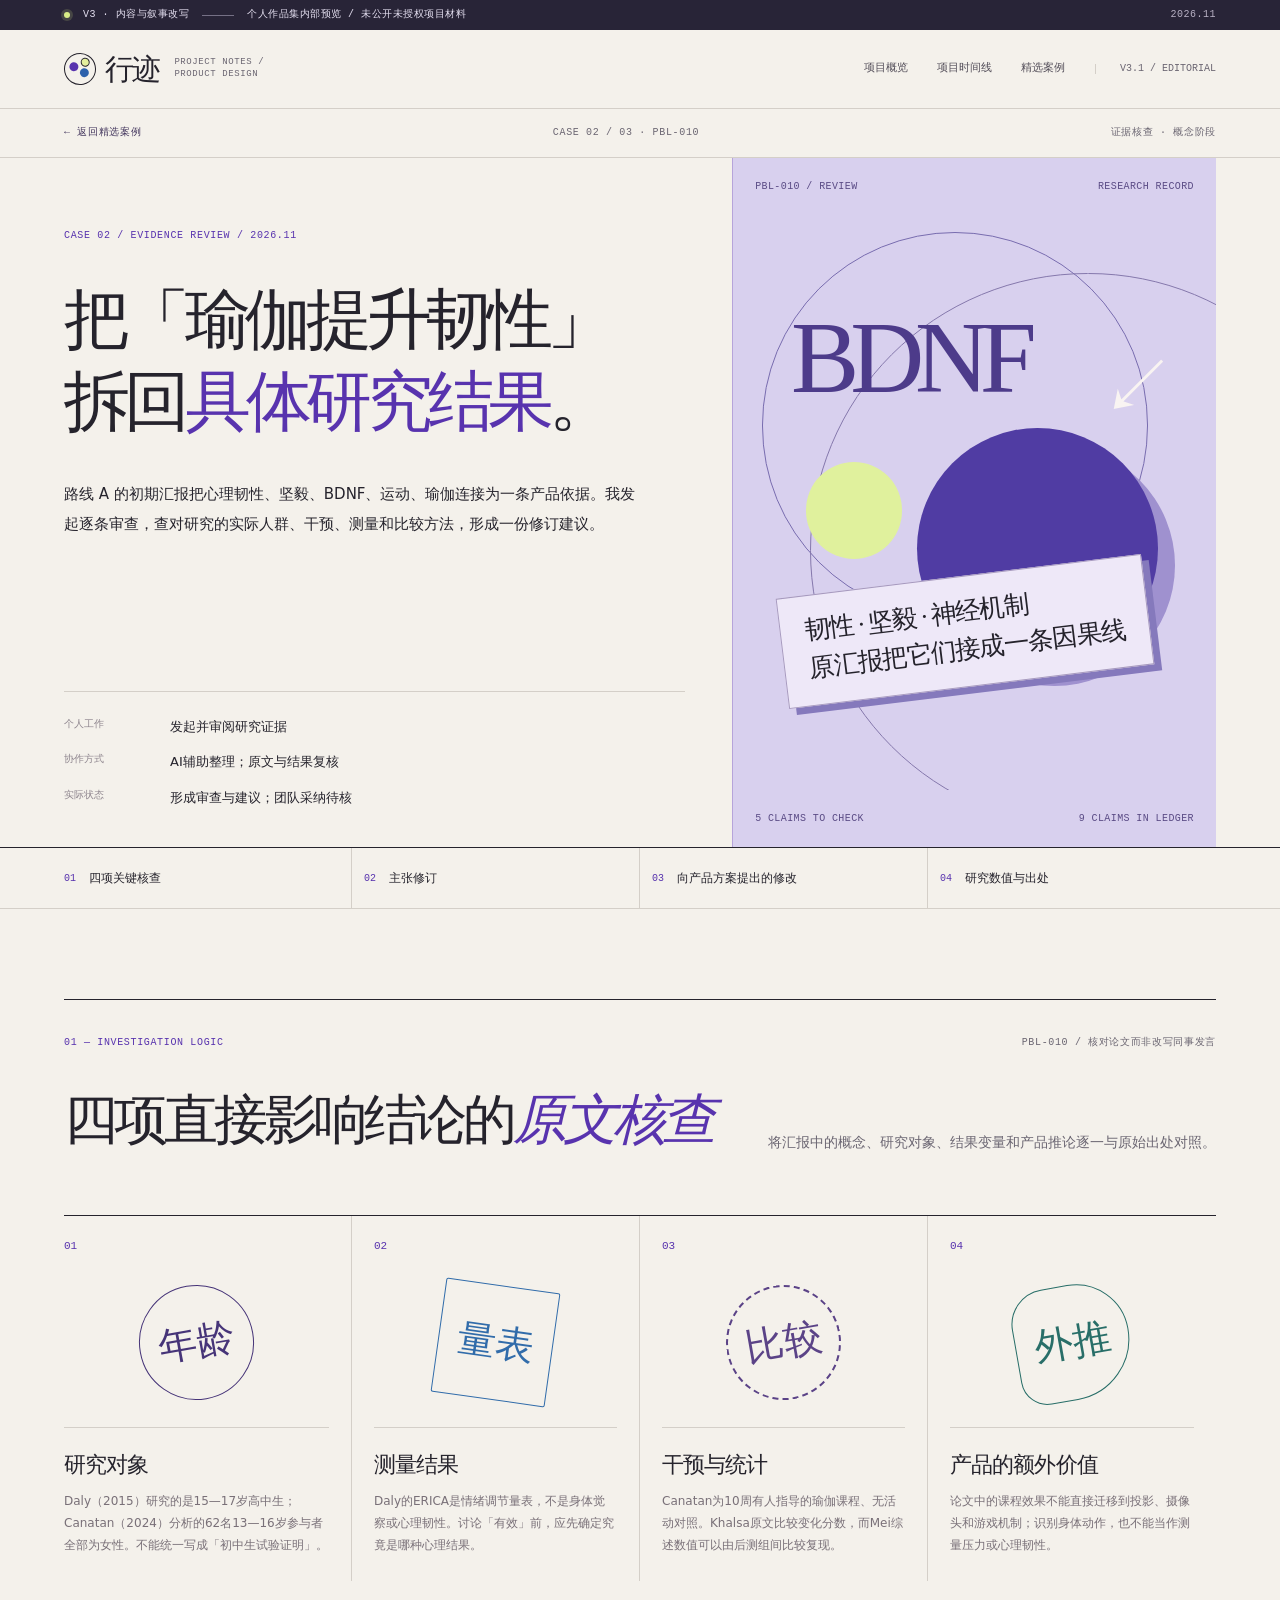
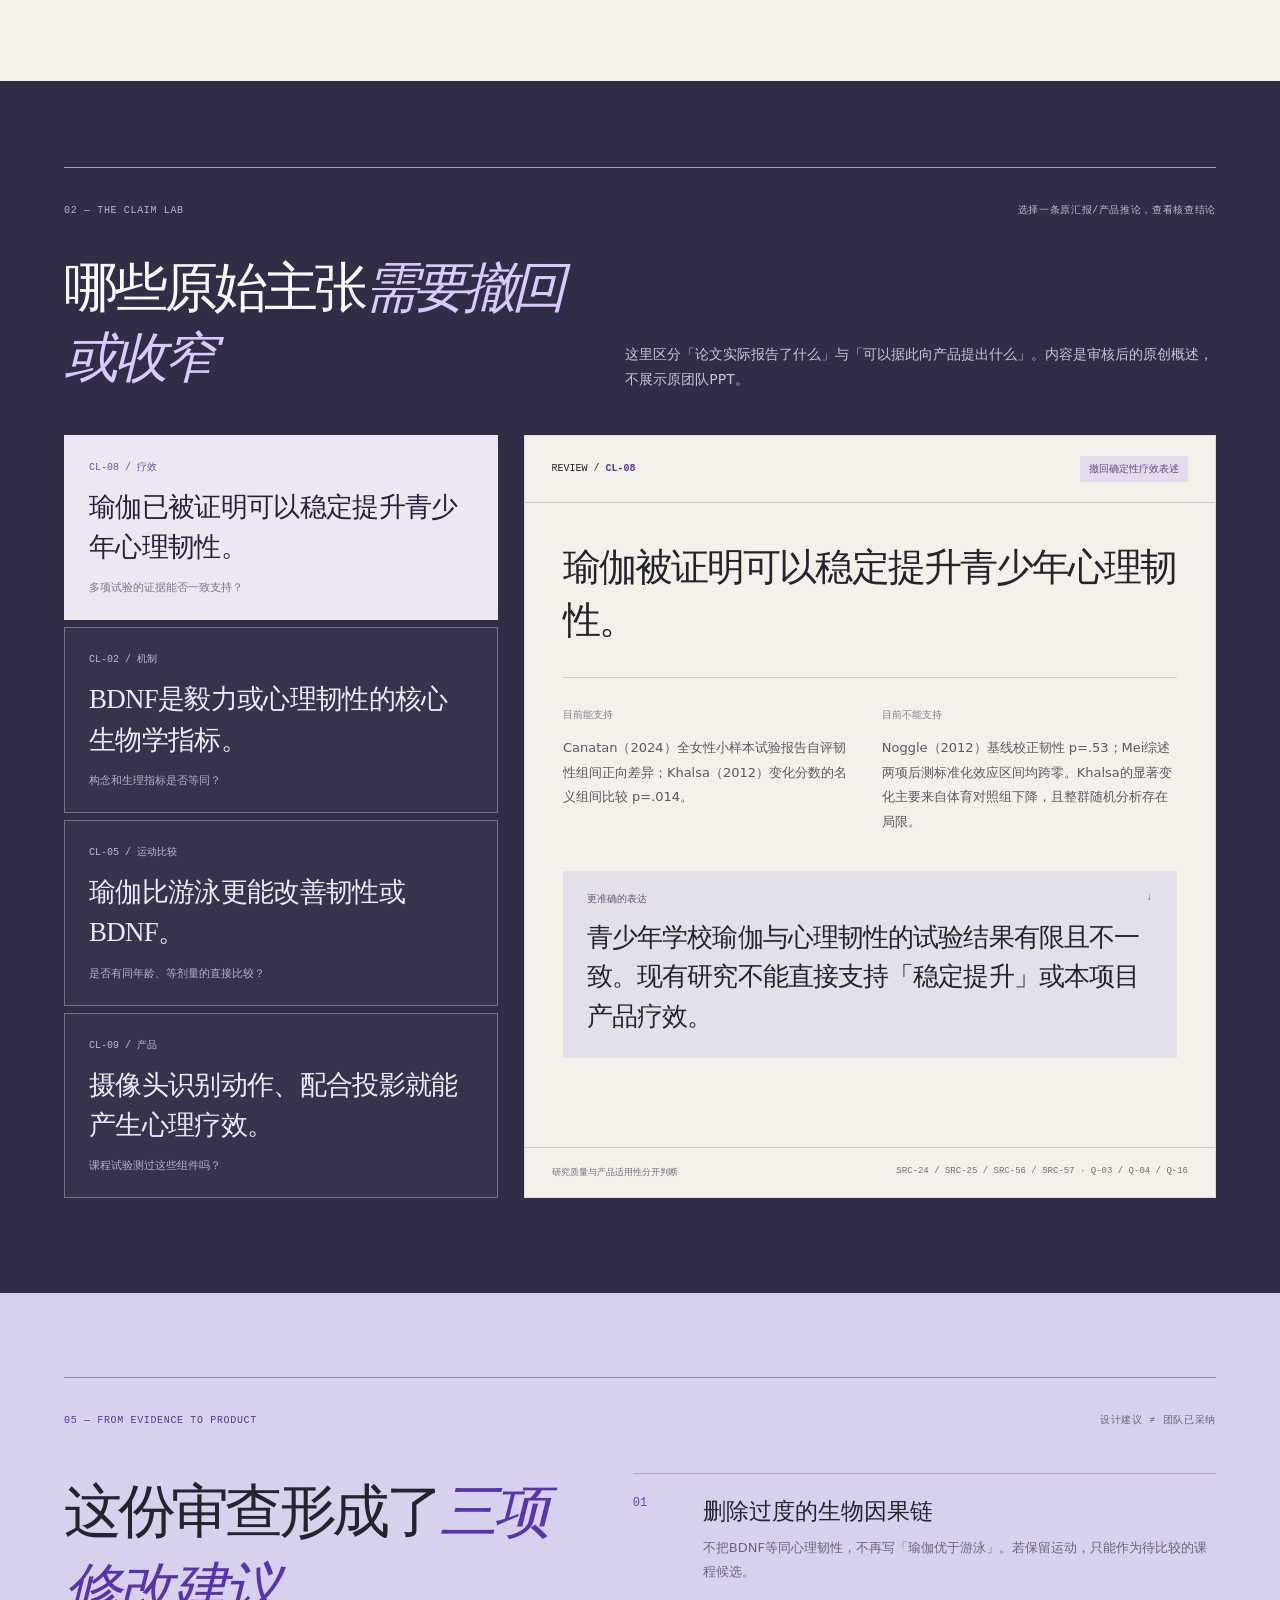
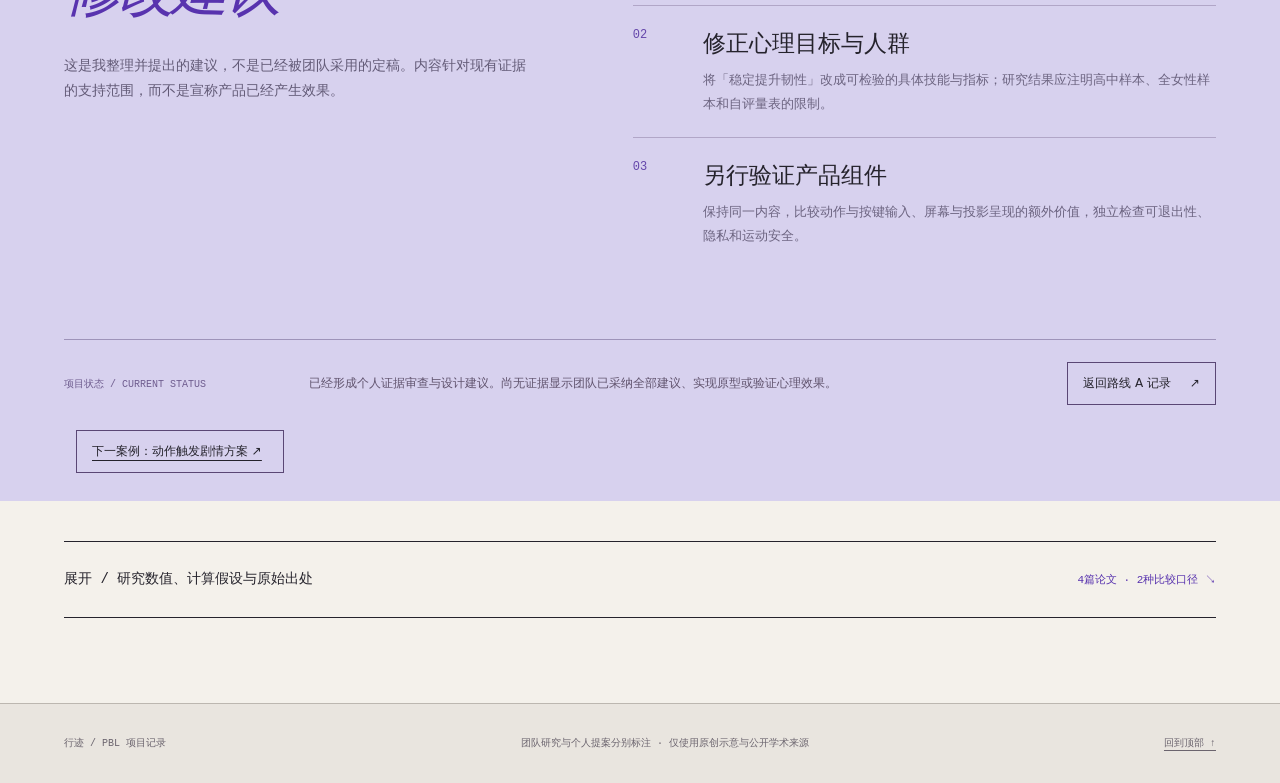
==== case-evidence.html @ a69f5f3d "Publish the standalone website and its tab icon" ====
<!DOCTYPE html>

<html lang="zh-CN"><head><meta charset="utf-8"/><meta content="width=device-width,initial-scale=1" name="viewport"/><meta content="#f4f1eb" name="theme-color"/><meta content="行迹｜证据核查案例：从一条科学论断到可以被验证的产品判断。" name="description"/><title>行迹案例 02 瑜伽证据链核查</title><link href="v3.css" rel="stylesheet"/><script defer="" src="v3.js"></script><link rel="icon" type="image/svg+xml" href="./favicon.svg">
</head>
<body data-page="evidence"><a class="skip" href="#main">跳至正文</a>
<div class="announcement"><span class="flashing-dot"></span> V3 · 内容与叙事改写 <span class="announcement-rule"></span> 个人作品集内部预览 / 未公开未授权项目材料 <span class="announcement-right">2026.11</span></div>
<header class="nav-shell" id="top"><a class="brand" href="atlas.html"><span class="brand-icon"><i></i><i></i><i></i></span><span class="brand-cn">行迹</span><span class="brand-en">PROJECT NOTES / PRODUCT DESIGN</span></a><nav aria-label="主导航" class="top-nav"><a href="atlas.html">项目概览</a><a href="atlas.html#routes">项目时间线</a><a href="atlas.html#cases">精选案例</a></nav><span class="top-edition">V3.1 / EDITORIAL</span></header>
<main class="case-page" id="main"><div class="case-top frame"><a class="back-link" href="atlas.html#cases">← 返回精选案例</a><span>CASE 02 / 03 · PBL-010</span><span>证据核查 · 概念阶段</span></div>
<section class="case-hero frame"><div class="case-hero-content"><p class="eyebrow">CASE 02 / EVIDENCE REVIEW / 2026.11</p><h1>把「瑜伽提升韧性」<br/>拆回<span class="italic-serif"><em>具体研究结果</em></span>。</h1><p class="case-hero-lead">路线 A 的初期汇报把心理韧性、坚毅、BDNF、运动、瑜伽连接为一条产品依据。我发起逐条审查，查对研究的实际人群、干预、测量和比较方法，形成一份修订建议。</p><div class="hero-roles"><div><span>个人工作</span><strong>发起并审阅研究证据</strong></div><div><span>协作方式</span><strong>AI辅助整理；原文与结果复核</strong></div><div><span>实际状态</span><strong>形成审查与建议；团队采纳待核</strong></div></div></div><div aria-hidden="true" class="case-art"><div class="case-art-top">PBL-010 / REVIEW <span>RESEARCH RECORD</span></div><div class="case-art-frame"><span class="art-headline">BDNF</span><div class="art-circles"><span class="big-circle"></span><span class="small-circle"></span></div><div class="art-tilted">韧性 · 坚毅 · 神经机制<br/>原汇报把它们接成一条因果线</div><span class="art-arrow">↙</span></div><div class="case-art-bottom">5 CLAIMS TO CHECK <span>9 CLAIMS IN LEDGER</span></div></div></section>
<div class="case-fast-nav frame"><a href="#reasoning"><span>01</span> 四项关键核查</a><a href="#claim-lab"><span>02</span> 主张修订</a><a href="#decision"><span>03</span> 向产品方案提出的修改</a><a href="#effect"><span>04</span> 研究数值与出处</a></div>
<section aria-labelledby="reasoning-title" class="reasoning frame" id="reasoning"><div class="section-topline"><span class="eyebrow">01 — INVESTIGATION LOGIC</span><span class="section-topline-flag">PBL-010 / 核对论文而非改写同事发言</span></div><div class="section-heading"><h2 id="reasoning-title">四项直接影响结论的<span class="italic-serif">原文核查</span></h2><p>将汇报中的概念、研究对象、结果变量和产品推论逐一与原始出处对照。</p></div><div class="reason-steps">
<div class="reason-step"><span class="step-index">01</span><div class="step-visual"><span>年龄</span></div><h3>研究对象</h3><p>Daly（2015）研究的是15—17岁高中生；Canatan（2024）分析的62名13—16岁参与者全部为女性。不能统一写成「初中生试验证明」。</p></div>
<div class="reason-step"><span class="step-index">02</span><div class="step-visual"><span>量表</span></div><h3>测量结果</h3><p>Daly的ERICA是情绪调节量表，不是身体觉察或心理韧性。讨论「有效」前，应先确定究竟是哪种心理结果。</p></div>
<div class="reason-step"><span class="step-index">03</span><div class="step-visual"><span>比较</span></div><h3>干预与统计</h3><p>Canatan为10周有人指导的瑜伽课程、无活动对照。Khalsa原文比较变化分数，而Mei综述数值可以由后测组间比较复现。</p></div>
<div class="reason-step"><span class="step-index">04</span><div class="step-visual"><span>外推</span></div><h3>产品的额外价值</h3><p>论文中的课程效果不能直接迁移到投影、摄像头和游戏机制；识别身体动作，也不能当作测量压力或心理韧性。</p></div>
</div></section>
<section aria-labelledby="claim-title" class="claim-lab" id="claim-lab"><div class="frame"><div class="section-topline"><span class="eyebrow">02 — THE CLAIM LAB</span><span class="section-topline-flag">选择一条原汇报/产品推论，查看核查结论</span></div><div class="section-heading"><h2 id="claim-title">哪些原始主张<span class="italic-serif">需要撤回或收窄</span></h2><p>这里区分「论文实际报告了什么」与「可以据此向产品提出什么」。内容是审核后的原创概述，不展示原团队PPT。</p></div>
<div class="claim-layout"><div aria-label="选择待核查的主张" class="claim-menu" role="group"><button aria-pressed="true" class="claim-option" data-claim="resilience" type="button"><span class="claim-num">CL-08 / 疗效</span><strong>瑜伽已被证明可以稳定提升青少年心理韧性。</strong><small>多项试验的证据能否一致支持？</small></button>
<button aria-pressed="false" class="claim-option" data-claim="bdnf" type="button"><span class="claim-num">CL-02 / 机制</span><strong>BDNF是毅力或心理韧性的核心生物学指标。</strong><small>构念和生理指标是否等同？</small></button>
<button aria-pressed="false" class="claim-option" data-claim="swimming" type="button"><span class="claim-num">CL-05 / 运动比较</span><strong>瑜伽比游泳更能改善韧性或BDNF。</strong><small>是否有同年龄、等剂量的直接比较？</small></button>
<button aria-pressed="false" class="claim-option" data-claim="device" type="button"><span class="claim-num">CL-09 / 产品</span><strong>摄像头识别动作、配合投影就能产生心理疗效。</strong><small>课程试验测过这些组件吗？</small></button></div>
<div aria-live="polite" class="claim-view"><div class="claim-view-top"><span>REVIEW / <b id="claim-code">CL-08</b></span><span class="verdict-chip" id="claim-status">证据不足以支持确定性主张</span></div><div class="claim-view-content"><div class="claim-quote" id="claim-quote">“稳定提升”是一个需要更严格证据支持的表述。</div><div class="claim-evidence-pair"><div><span class="cell-label">目前能支持</span><p id="claim-support">个别青少年瑜伽研究报告自评韧性或应对指标的正向结果。</p></div><div><span class="cell-label">目前不能支持</span><p id="claim-limit">研究样本与比较条件不同，结果并不一致；不能保证短时居家产品产生同样效果。</p></div></div><div class="claim-translation"><span>更准确的表达 <b>↓</b></span><p id="claim-rewrite">“目前青少年瑜伽对心理韧性的研究证据有限且不一致，值得进一步验证，而不是直接作产品疗效承诺。”</p></div></div><div class="claim-view-foot"><span>研究质量与产品适用性分开判断</span><span id="claim-source">参照：Canatan / Khalsa / Noggle / Mei</span></div></div></div></div></section><section aria-labelledby="decision-title" class="decision-section" id="decision"><div class="frame"><div class="section-topline"><span class="eyebrow">05 — FROM EVIDENCE TO PRODUCT</span><span class="section-topline-flag">设计建议 ≠ 团队已采纳</span></div><div class="decision-grid"><div><h2 id="decision-title">这份审查形成了<span class="italic-serif">三项修改建议</span></h2><p>这是我整理并提出的建议，不是已经被团队采用的定稿。内容针对现有证据的支持范围，而不是宣称产品已经产生效果。</p></div><div class="decision-list"><div><span class="decision-index">01</span><div><h3>删除过度的生物因果链</h3><p>不把BDNF等同心理韧性，不再写「瑜伽优于游泳」。若保留运动，只能作为待比较的课程候选。</p></div></div><div><span class="decision-index">02</span><div><h3>修正心理目标与人群</h3><p>将「稳定提升韧性」改成可检验的具体技能与指标；研究结果应注明高中样本、全女性样本和自评量表的限制。</p></div></div><div><span class="decision-index">03</span><div><h3>另行验证产品组件</h3><p>保持同一内容，比较动作与按键输入、屏幕与投影呈现的额外价值，独立检查可退出性、隐私和运动安全。</p></div></div></div></div><div class="decision-status"><span>项目状态 / CURRENT STATUS</span><p>已经形成个人证据审查与设计建议。尚无证据显示团队已采纳全部建议、实现原型或验证心理效果。</p><a href="atlas.html?route=A#project-records">返回路线 A 记录 <span>↗</span></a><a class="next-case-link" href="case-interaction.html">下一案例：动作触发剧情方案 ↗</a></div></div></section><section aria-label="研究统计及出处" class="evidence-appendix frame"><details class="appendix-toggle"><summary><span>展开 / 研究数值、计算假设与原始出处</span><span>4篇论文 · 2种比较口径 ↘</span></summary><div class="appendix-content"><section aria-labelledby="effect-title" class="effect-section frame" id="effect"><div class="section-topline"><span class="eyebrow">03 — DATA, NOT DECORATION</span><span class="section-topline-flag">学术核查附录 / 不承担主叙事</span></div><div class="section-heading"><h2 id="effect-title">原始试验与综述采用<span class="italic-serif">不同统计比较</span></h2><p>Mei表5的两项标准化后测差异可以复现；Khalsa的原始显著性来自前后变化差，Noggle报告了基线校正结果。这里保留数值以便追溯，不把它们直接合并为产品效果。</p></div><div class="effect-board"><div class="effect-rail"><div class="effect-rail-head"><span>分析视角 / SELECT VIEW</span><span>FIG. 02</span></div><div aria-label="选择统计比较视角" class="mode-tabs" role="group"><button aria-pressed="true" data-mode="post" type="button">综述后测比较 <span>01</span></button><button aria-pressed="false" data-mode="change" type="button">原始试验分析 <span>02</span></button></div><div class="effect-note" id="effect-note">以瑜伽组减普通体育课组的后测均值差，除以合并后测标准差；95%置信区间使用把学生视为独立观测的近似公式，未计班级聚类。</div><div class="effect-rule"><b>阅读提醒</b><p>置信区间跨过零，表示这项估计在相应统计假设下未达到常用显著性标准；不代表已证明干预没有效果。</p></div></div>
<div class="effect-plot"><div class="plot-top"><span>STANDARDIZED DIFFERENCE (d)</span><span id="plot-caption">后测组间标准化均值差 · 近似95%CI</span></div><svg aria-label="Khalsa与Noggle的研究效应估计及置信区间" id="effect-chart" role="img" viewbox="0 0 620 312"></svg><div aria-live="polite" class="mobile-stats" id="mobile-stats"></div><div class="plot-footer"><span>向左：对照组分数较高</span><span>向右：瑜伽组分数较高</span></div><div class="plot-warning"><span>!</span><p>这两项研究都以班级随机、以学生分析，未见充分的班级聚类校正。现有汇总数据不能还原正确考虑整群结构后的区间。</p></div></div></div>
<div class="evidence-mini"><div class="evidence-mini-label">HOW TO READ THIS</div><p><strong>Khalsa：</strong>原论文的变化分数组间比较名义 <i>p</i> = .014；瑜伽组自身前后增加未达显著，差异主要来自对照组下降。<strong>Noggle：</strong>韧性次要指标的基线校正比较 <i>p</i> = .53。两种检验都不能直接等同综述表5的后测标准化差异。</p></div></section><section aria-labelledby="reference-title" class="references frame"><div class="section-topline"><span class="eyebrow">04 — SOURCE LEDGER</span><span class="section-topline-flag">公共学术来源 / 原创摘要</span></div><div class="section-heading"><h2 id="reference-title">四篇直接影响<span class="italic-serif">结论的研究</span></h2><p>原始论文与系统综述分开计算。以下链接论文书目与摘要，未复用论文原始表格。</p></div><div class="source-list"><a href="https://doi.org/10.1097/HNP.0000000000000654" rel="noopener noreferrer" target="_blank"><span>01</span><div><strong>Canatan &amp; Öksüz (2024)</strong><small>13–16岁女性样本，65人随机，62人纳入分析。与无干预对照相比，10周瑜伽课程组的自评韧性评分较高。3名退出者均来自瑜伽组，登记时间与论文报告的实施时间存在差异。</small></div><b>DOI ↗</b></a><a href="https://pubmed.ncbi.nlm.nih.gov/21647811/" rel="noopener noreferrer" target="_blank"><span>02</span><div><strong>Khalsa et al. (2012)</strong><small>班级随机学校瑜伽试验；变化分数名义显著，分析单位和缺失数据影响解释。</small></div><b>书目 ↗</b></a><a href="https://pubmed.ncbi.nlm.nih.gov/22343481/" rel="noopener noreferrer" target="_blank"><span>03</span><div><strong>Noggle et al. (2012)</strong><small>Kripalu（克里帕鲁）学校瑜伽试验；韧性基线校正未见显著差异，小样本且仅三个班。</small></div><b>书目 ↗</b></a><a href="https://doi.org/10.1016/j.genhosppsych.2024.08.014" rel="noopener noreferrer" target="_blank"><span>04</span><div><strong>Mei et al. (2024)</strong><small>综述表5的两项估计可用后测数据复现，近似区间均跨零。复算未计班级聚类，综述作者的具体计算流程和聚类处理尚待确认。</small></div><b>DOI ↗</b></a></div></section></div></details></section>
</main><footer class="site-footer"><span>行迹 / PBL 项目记录</span><span>团队研究与个人提案分别标注 · 仅使用原创示意与公开学术来源</span><a href="#top">回到顶部 ↑</a></footer></body></html>
---- v3.css ----
/* 行迹 V2 · standalone original styling, no packaged font files */
:root{--paper:#f4f1eb;--white:#fbfaf6;--ink:#25232c;--muted:#6b6672;--line:#d4cfc8;--blue:#2c61ab;--blue-pale:#c1d8ed;--violet:#5833ae;--violet-light:#dbd3ee;--lime:#e4ef9d;--display:"Songti SC","STSong","Noto Serif CJK SC","Source Han Serif SC",Georgia,serif;--body:"PingFang SC","Microsoft YaHei","Noto Sans CJK SC",system-ui,sans-serif;--mono:"IBM Plex Mono","SFMono-Regular",Consolas,monospace;--frame:clamp(20px,5vw,84px)}
*,*:before,*:after{box-sizing:border-box}html{scroll-behavior:smooth}body{margin:0;background:var(--paper);color:var(--ink);font:15px/1.8 var(--body);-webkit-font-smoothing:antialiased}a{color:inherit;text-decoration:none}button{font:inherit;color:inherit;cursor:pointer}button,input{appearance:none}button:focus-visible,a:focus-visible{outline:2px solid var(--blue);outline-offset:5px}img,svg{max-width:100%}h1,h2,h3,p,figure{margin:0}h1,h2,h3{font-weight:500}::selection{background:#d8cbee;color:#29213a}.skip{position:absolute;z-index:100;left:12px;top:10px;padding:9px 14px;background:var(--lime);transform:translateY(-200%)}.skip:focus{transform:none}.frame{padding-left:var(--frame);padding-right:var(--frame)}.announcement{height:30px;padding:0 var(--frame);background:#282437;color:#e5e0f1;display:flex;gap:13px;align-items:center;font:10px/1 var(--mono);letter-spacing:.05em}.flashing-dot{background:#d9ee87;height:6px;width:6px;border-radius:50%;box-shadow:0 0 0 3px #d9ee872b}.announcement-rule{height:1px;background:#757085;width:32px}.announcement-right{margin-left:auto;color:#b8b1c4}.nav-shell{height:79px;display:flex;align-items:center;border-bottom:1px solid var(--line);padding:0 var(--frame);gap:30px;background:var(--paper);position:relative;z-index:12}.brand{display:flex;align-items:center;gap:9px;min-width:0}.brand-icon{width:32px;height:32px;position:relative;border:1px solid var(--ink);transform:rotate(-12deg);border-radius:50%;flex:none}.brand-icon i{position:absolute;display:block;width:9px;height:9px;background:var(--ink);border-radius:50%}.brand-icon i:first-child{top:7px;left:5px;background:var(--violet)}.brand-icon i:nth-child(2){top:15px;left:14px;background:var(--blue)}.brand-icon i:last-child{top:5px;right:4px;background:var(--lime);border:1px solid var(--ink)}.brand-cn{font:500 29px/1 var(--display);letter-spacing:-.08em;white-space:nowrap}.brand-en{font:9px/1.3 var(--mono);max-width:95px;color:var(--muted);letter-spacing:.065em;margin-left:7px}.top-nav{margin-left:auto;display:flex;height:100%;align-items:stretch;gap:29px;white-space:nowrap}.top-nav a{display:flex;align-items:center;font:11px/1.2 var(--mono);border-bottom:2px solid transparent;color:#534e59;padding-top:2px}.top-nav a:hover{color:var(--violet)}.top-nav a.nav-on{color:var(--ink);border-bottom-color:var(--violet)}.top-edition{font:10px/1 var(--mono);color:var(--muted);border-left:1px solid var(--line);padding-left:24px;white-space:nowrap}.eyebrow,.section-topline,.tiny-coordinate,.meta-label,.map-controls,.case-no,.case-top,.section-topline-flag{font:10px/1.6 var(--mono);letter-spacing:.065em}.eyebrow{color:var(--violet);display:flex;align-items:center;gap:11px}.eyebrow-square{width:7px;height:7px;background:var(--violet);display:inline-block}.thin-separator{color:#a6a0ad}.hero{display:grid;grid-template-columns:minmax(0,1.44fr) minmax(290px,.62fr);grid-template-rows:auto auto;min-height:645px;border-bottom:1px solid var(--ink)}.hero-main{padding:71px 58px 58px 0}.hero h1{font:500 clamp(50px,5.85vw,103px)/1.19 var(--display);letter-spacing:-.095em;max-width:890px;margin:32px 0}.hero h1 em,.case-hero h1 em{font-weight:500;font-style:normal;color:var(--violet)}.hero-desc{font-size:clamp(14px,1.23vw,18px);line-height:1.95;max-width:600px}.inline-action{display:flex;align-items:center;gap:12px;border-top:1px solid #49414e;margin-top:57px;padding-top:15px;max-width:460px;font-size:13px}.inline-action:hover .action-symbol{transform:translate(3px,-3px);background:var(--violet);color:#fff}.action-symbol{border:1px solid var(--ink);width:36px;height:36px;border-radius:50%;display:grid;place-items:center;font:23px var(--display);transition:transform .2s,background .2s,color .2s}.action-end{margin-left:auto;font:9px var(--mono);color:var(--muted)}.hero-aside{border-left:1px solid var(--line);padding:28px 0 28px 31px;display:flex;flex-direction:column;gap:20px}.aside-index{display:flex;justify-content:space-between;font:10px var(--mono);color:var(--muted)}.aside-portrait {
  display: block;
  overflow: hidden;
  border: 1px solid #b9aec9;
  background: #ece7ef;
  color: #3e315d;
}
.atlas-art {
  position: relative;
  isolation: isolate;
  display: block;
  overflow: hidden;
  aspect-ratio: 16 / 9;
  background: #38336e;
}
.atlas-art-land,
.atlas-art-trails,
.atlas-art-land::before,
.atlas-art-land::after,
.atlas-art-trails::before,
.atlas-art-trails::after {
  position: absolute;
  inset: 0;
}
.atlas-art-land::before,
.atlas-art-land::after {
  content: "";
  clip-path: var(--land-edge);
}
.atlas-art-land::before { background: var(--land-rim); }
.atlas-art-land::after {
  background: var(--land-fill);
  transform: var(--land-inset);
}
.atlas-art-main {
  --land-edge: polygon(0 0, 62% 0, 54% 9%, 51% 18%, 45% 23%, 44% 32%, 38% 43%, 38% 51%, 33% 55%, 25% 57%, 18% 66%, 14% 74%, 0 79%);
  --land-rim: #8873bd;
  --land-fill: #c3b4ec;
  --land-inset: translate(-3%, -5%);
}
.atlas-art-a {
  --land-edge: polygon(0 96%, 17% 91%, 25% 87%, 34% 76%, 42% 73%, 48% 64%, 56% 57%, 63% 55%, 71% 56%, 77% 52%, 84% 57%, 93% 60%, 100% 68%, 100% 100%, 0 100%);
  --land-rim: #526eaa;
  --land-fill: #a1cbe7;
  --land-inset: translate(2%, 8%);
}
.atlas-art-b {
  --land-edge: polygon(72% 0, 100% 0, 100% 47%, 90% 42%, 83% 34%, 75% 37%, 68% 35%, 61% 45%, 54% 47%, 49% 44%, 52% 37%, 56% 29%, 62% 21%, 65% 12%);
  --land-rim: #8a79b7;
  --land-fill: #e1d8f2;
  --land-inset: translate(3%, -5%);
}
/* The central valley leaves room for the shared path and both branches. */
.atlas-art-trails::before,
.atlas-art-trails::after {
  content: "";
  background: #f2ebff;
}
.atlas-art-trails::before {
  clip-path: polygon(6% 86%, 23% 76%, 35% 62%, 46.8% 52.7%, 52% 31.5%, 60% 15%, 64% 4%, 64.5% 4.3%, 60.5% 15.6%, 52.6% 32%, 47.3% 53.4%, 35.3% 62.8%, 23.3% 76.9%, 6% 87%);
}
.atlas-art-trails::after {
  clip-path: polygon(47% 52.6%, 61% 49%, 74% 44%, 82% 42.5%, 94% 50%, 94% 50.9%, 82% 43.4%, 74% 44.9%, 61% 49.9%, 47% 53.5%);
}
.atlas-art-point {
  position: absolute;
  left: 47%;
  top: 53%;
  width: 2.4%;
  aspect-ratio: 1;
  transform: translate(-50%, -50%) rotate(45deg);
  background: #e4ef9d;
}
.aside-portrait > span:last-child {
  display: flex;
  align-items: center;
  justify-content: space-between;
  gap: 8px;
  padding: 10px 13px;
  border-top: 1px solid #c9bfd5;
  font: 12px/1.5 var(--body);
}
.aside-portrait:hover > span:last-child { background: #e0d8ec; }
.aside-portrait:focus-visible { outline: 2px solid var(--blue); outline-offset: 3px; }
.aside-note{border-top:1px solid var(--ink);padding-top:17px;display:flex;gap:20px}.meta-label{font-size:10px;color:var(--muted);white-space:nowrap}.aside-note p{font:clamp(17px,2vw,24px)/1.65 var(--display);letter-spacing:-.05em}.aside-caption{font:12px/1.7 var(--body);margin-top:auto;color:var(--muted)}.aside-caption strong{display:block;margin-top:5px;color:var(--ink);font-weight:600}.hero-bottom{grid-column:1/-1;border-top:1px solid var(--line);display:grid;grid-template-columns:repeat(3,minmax(130px,1fr)) minmax(190px,1.65fr);align-items:center;min-height:80px;gap:16px;font:11px/1.4 var(--mono);letter-spacing:.01em}.hero-bottom span{border-right:1px solid var(--line)}.hero-bottom b{font:30px/1 var(--display);margin-right:7px;font-weight:400;color:var(--violet)}.hero-bottom .hero-bottom-end{justify-self:end;border:0;font-size:11px;white-space:nowrap}.hero-bottom-end span{margin-left:4px;border:0}.section-topline{display:flex;align-items:center;justify-content:space-between;gap:20px;padding-top:35px;border-top:1px solid var(--ink)}.section-topline .eyebrow{color:var(--violet)}.section-topline-flag{color:var(--muted)}.section-heading{display:flex;justify-content:space-between;align-items:end;gap:24px;margin:35px 0 31px}.section-heading h2{font:500 clamp(36px,4.25vw,66px)/1.27 var(--display);letter-spacing:-.075em}.italic-serif{font-style:italic;color:var(--violet);letter-spacing:-.08em}.section-heading p{font-size:14px;color:var(--muted);margin-top:12px;max-width:660px}.tiny-coordinate{text-align:right;color:#817985}.map-section{padding-top:70px;padding-bottom:105px}.map-controls{display:flex;align-items:center;justify-content:space-between;gap:10px 20px;border-top:1px solid var(--line);padding:14px 0;flex-wrap:wrap}.route-filters{display:flex;gap:7px;flex-wrap:wrap}.route-filters button{border:1px solid #d5d0d1;background:none;border-radius:999px;font:11px/1.3 var(--mono);min-height:35px;padding:6px 13px;transition:background .2s,color .2s}.route-filters button span{font-size:9px;opacity:.55;margin-left:12px}.route-filters button[aria-pressed=true]{background:var(--ink);border-color:var(--ink);color:var(--white)}.route-filters button:hover:not([aria-pressed=true]){border-color:#4c4161}.map-shell{display:grid;grid-template-columns:minmax(0,1fr) 300px;background:#e9e6e1;border:1px solid #c5bfca;overflow:hidden;box-shadow:0 18px 28px #2925350a}.map-surface{min-height:505px;position:relative;background:radial-gradient(ellipse at 45% 30%,#f7f5f2 0%,#eeeaed 42%,#e8e3e7 100%);isolation:isolate}.map-surface:after{content:"";position:absolute;inset:0;pointer-events:none;opacity:.45;background-image:linear-gradient(#8b86931d 1px,transparent 1px),linear-gradient(90deg,#8b86931d 1px,transparent 1px);background-size:38px 38px;mix-blend-mode:multiply}.map-inspector{display:flex;flex-direction:column;border-left:1px solid #b7afba;background:#f7f5f1;min-width:0}.inspector-top{padding:22px 24px 15px;display:flex;justify-content:space-between;gap:12px;font:10px var(--mono);letter-spacing:.05em;border-bottom:1px solid var(--line)}.inspector-top span:last-child{color:var(--violet)}.inspector-main{padding:29px 26px;flex:1}.inspector-route{font:10px/1.2 var(--mono);letter-spacing:.04em;color:var(--violet);text-transform:uppercase}.inspector-main h3{font:500 clamp(24px,2.6vw,34px)/1.34 var(--display);letter-spacing:-.05em;margin:17px 0 18px}.inspector-main p{color:#6b636d;font-size:13px;line-height:1.9}.inspector-bottom{display:flex;justify-content:space-between;align-items:end;gap:15px;padding:18px 24px 25px;border-top:1px solid var(--line);font-size:11px;color:var(--muted)}.inspector-counter{font:20px var(--display);color:var(--ink);white-space:nowrap}.bridge{background:#2b263d;color:#faf9f6;display:grid;grid-template-columns:.9fr 1.7fr .9fr;gap:30px;align-items:center;min-height:230px}.bridge-index{font:11px/1.5 var(--mono);color:#c7b4e6}.bridge-index span{display:block;font:32px var(--display);margin-top:40px}.bridge p{font:clamp(28px,3vw,46px)/1.38 var(--display);letter-spacing:-.05em}.bridge strong{color:#d7d0f2;font-weight:500}.bridge>span{color:#c5c0cf;font-size:12px;line-height:1.9}.cases-section{padding-top:85px;padding-bottom:115px}.cases-grid{display:grid;grid-template-columns:1fr 1fr;gap:16px}.case-featured{grid-column:1/-1;min-height:445px;display:grid;grid-template-columns:1.03fr .97fr;background:#e3ddf1;border:1px solid #cac2db}.featured-left{padding:clamp(26px,4.1vw,61px);display:flex;flex-direction:column}.case-no{display:flex;justify-content:space-between;color:#5c459d}.case-no>span{color:#375b3e;background:#d3e6bc;padding:3px 7px;font:10px var(--mono)}.featured-left h3{font:500 clamp(31px,3.6vw,55px)/1.3 var(--display);letter-spacing:-.08em;margin:39px 0 19px}.featured-left p{font-size:14px;color:#58505e;line-height:1.9;max-width:490px}.feature-link{border-top:1px solid #615b71;display:flex;justify-content:space-between;align-items:center;margin-top:auto;padding-top:20px;max-width:520px;font-size:14px}.feature-link:hover .arrow-round{transform:rotate(45deg);background:var(--ink);color:var(--white)}.arrow-round{border:1px solid var(--ink);width:47px;height:47px;display:grid;place-items:center;border-radius:50%;font:28px var(--display);transition:transform .2s,background .2s,color .2s}.featured-right{overflow:hidden;position:relative;color:#f2ebff;background:#38336e;padding:30px;min-height:445px}.featured-right:before{content:"";position:absolute;width:130%;aspect-ratio:1;border:1px solid #a18dcc;left:-23%;top:-14%;border-radius:50%}.featured-right:after{content:"";position:absolute;width:105%;aspect-ratio:1;border:1px solid #a18dcc;left:13%;top:25%;border-radius:50%}.featured-meta,.featured-footer{font:10px/1.5 var(--mono);letter-spacing:.04em;position:relative;z-index:2}.featured-meta{color:#e0d6f6}.sample-claim{font:500 clamp(48px,7vw,97px)/1.05 var(--display);letter-spacing:-.08em;margin:70px 0 0 8%;position:relative;z-index:2}.sample-claim span{display:block;font:400 clamp(19px,2.1vw,29px)/1.45 var(--display);letter-spacing:-.04em;margin:19px 0 0 26%;color:#dad5ff}.featured-circles{position:absolute;inset:0}.featured-circles i{position:absolute;border-radius:50%;width:80px;height:80px;background:var(--lime);left:70%;top:22%;opacity:.98}.featured-circles i:nth-child(2){width:18px;height:18px;background:#9fcce8;left:48%;top:21%}.featured-circles i:last-child{width:45px;height:45px;background:#b6a4ed;left:8%;top:75%}.featured-footer{position:absolute;bottom:28px;left:30px;right:30px;display:flex;justify-content:space-between;color:#d1c8e9}.case-upcoming{min-height:335px;border:1px solid #d0c9cb;display:flex;flex-direction:column;padding:31px 36px;background:#f7f5f0}.case-upcoming-top{display:flex;justify-content:space-between;align-items:center;font:10px var(--mono)}.tag-progress{color:#89818a}.small-symbol{font:38px var(--display);width:55px;height:55px;margin:35px 0 13px;border-radius:50%;display:grid;place-items:center}.small-symbol.purple{background:#e1d8f5;color:#5e42ad}.small-symbol.blue{background:#d5e4f5;color:#2363ab}.case-upcoming h3{font:500 clamp(23px,2.4vw,33px)/1.4 var(--display);letter-spacing:-.055em}.case-upcoming p{color:#6e6970;font-size:13px;max-width:450px;margin-top:12px}.upcoming-bottom{border-top:1px solid var(--line);margin-top:auto;padding-top:15px;display:flex;justify-content:space-between;align-items:center;font:10px var(--mono);color:#847d84}.ethics{padding-top:95px;padding-bottom:115px;display:grid;grid-template-columns:.9fr 1.1fr;gap:35px}.ethics h2{font:500 clamp(35px,4.6vw,66px)/1.26 var(--display);letter-spacing:-.075em;margin-top:22px}.ethics-content>div{border-top:1px solid var(--ink);display:grid;grid-template-columns:43px 1fr;gap:15px;padding:19px 0 22px}.ethics-content>div>span{font:12px var(--mono);color:var(--violet)}.ethics-content p{color:#625e63;font-size:13px}.ethics-content strong{color:var(--ink);font-size:15px}.site-footer{padding:32px var(--frame);background:#e9e5df;display:flex;align-items:center;gap:22px;justify-content:space-between;border-top:1px solid #bcb7b0;font:10px/1.5 var(--mono);color:#6b646e;flex-wrap:wrap}.footer-mark{font:23px var(--display);color:#332b41}.footer-mark span{color:var(--violet)}.site-footer a{text-decoration:underline;text-underline-offset:4px}.site-footer a:hover{color:var(--violet)}
/* Evidence case */
.case-top{display:flex;align-items:center;justify-content:space-between;gap:15px;padding-top:17px;padding-bottom:17px;font:10px/1.4 var(--mono);border-bottom:1px solid var(--line);color:var(--muted)}.back-link{color:#44375e}.back-link:hover{text-decoration:underline;text-underline-offset:5px}.case-hero{display:grid;grid-template-columns:1.16fr .84fr;min-height:690px;border-bottom:1px solid var(--ink)}.case-hero-content{padding:70px 7% 38px 0;display:flex;flex-direction:column}.case-hero h1{font:500 clamp(45px,5.15vw,82px)/1.25 var(--display);letter-spacing:-.085em;margin:35px 0}.case-hero-lead{font-size:15px;max-width:580px;line-height:2}.hero-roles{display:grid;grid-template-columns:1fr;gap:12px;border-top:1px solid var(--line);margin-top:auto;padding-top:23px}.hero-roles>div{display:grid;grid-template-columns:96px 1fr;gap:10px;font-size:13px}.hero-roles span{color:#8e858e;font:10px/2 var(--mono)}.hero-roles strong{font-weight:500}.case-art{background:#d8d0ee;position:relative;overflow:hidden;border-left:1px solid #b6a4da;display:flex;flex-direction:column;min-height:610px}.case-art-top,.case-art-bottom{display:flex;justify-content:space-between;gap:12px;padding:22px;font:10px/1.3 var(--mono);color:#5a4b85;letter-spacing:.04em;z-index:2}.case-art-frame{flex:1;position:relative;isolation:isolate;overflow:hidden}.case-art-frame:before{content:"";width:80%;aspect-ratio:1;border:1px solid #786caf;position:absolute;left:6%;top:3%;border-radius:50%}.case-art-frame:after{content:"";width:115%;aspect-ratio:1;border:1px solid #8578ac;position:absolute;left:16%;top:10%;border-radius:50%}.art-headline{font:500 clamp(58px,8vw,120px)/1 var(--display);position:absolute;left:12%;top:16%;letter-spacing:-.09em;color:#4d3b8a;z-index:2;white-space:nowrap}.art-circles{position:absolute;inset:0}.big-circle{position:absolute;background:#503ca3;left:38%;top:37%;width:50%;aspect-ratio:1;border-radius:50%;box-shadow:17px 17px 0 #9f91cf}.small-circle{position:absolute;background:#e0f19d;left:15%;top:43%;width:20%;aspect-ratio:1;border-radius:50%;z-index:1}.art-tilted{position:absolute;z-index:3;left:10%;bottom:18%;font:clamp(18px,2vw,29px)/1.5 var(--display);letter-spacing:-.06em;transform:rotate(-7deg);background:#eee8f8;padding:16px 24px;border:1px solid #a79abf;box-shadow:7px 7px 0 #8579bc}.art-arrow{position:absolute;right:8%;top:21%;font:76px var(--display);color:#f9f4f2;z-index:2}.case-fast-nav{display:grid;grid-template-columns:repeat(4,1fr);gap:0;border-bottom:1px solid var(--line)}.case-fast-nav a{padding:21px 12px;border-right:1px solid var(--line);font:12px/1.5 var(--body);display:flex;gap:13px;align-items:center}.case-fast-nav a:first-child{padding-left:0}.case-fast-nav a:last-child{border-right:0}.case-fast-nav span{font:10px var(--mono);color:var(--violet)}.case-fast-nav a:hover{background:#e8e2f1}.reasoning{padding-top:90px;padding-bottom:100px}.reasoning .section-heading{display:flex;align-items:end}.reason-steps{display:grid;grid-template-columns:repeat(4,minmax(0,1fr));border-top:1px solid var(--ink);margin-top:60px}.reason-step{padding:15px 22px 25px;border-right:1px solid var(--line)}.reason-step:first-child{padding-left:0}.reason-step:last-child{border:0}.step-index{font:11px var(--mono);color:var(--violet)}.step-visual{height:170px;display:grid;place-items:center;font:500 clamp(28px,3vw,44px) var(--display);color:#463478;border-bottom:1px solid var(--line);margin-bottom:22px}.reason-step:nth-child(2) .step-visual{color:#316caa}.reason-step:nth-child(3) .step-visual{color:#5b4387}.reason-step:nth-child(4) .step-visual{color:#286e68}.step-visual span{border:1px solid currentColor;border-radius:50%;width:115px;height:115px;display:grid;place-items:center;transform:rotate(-10deg)}.reason-step:nth-child(2) .step-visual span{border-radius:2px;transform:rotate(8deg)}.reason-step:nth-child(3) .step-visual span{border-style:dashed;border-width:2px}.reason-step:nth-child(4) .step-visual span{border-radius:40% 60% 70% 30%}.reason-step h3{font:500 22px/1.4 var(--display);letter-spacing:-.04em;margin-bottom:9px}.reason-step p{color:#797078;font-size:12px;line-height:1.85}.claim-lab{background:#312d46;color:#faf8fc;padding:86px 0 95px}.claim-lab .section-topline{border-color:#a5a0b8}.claim-lab .eyebrow{color:#bdaddd}.claim-lab .section-topline-flag{color:#c1b9cc}.claim-lab .section-heading h2 .italic-serif{color:#d9c9fe}.claim-lab .section-heading p{color:#c9c3d4}.claim-layout{display:grid;grid-template-columns:minmax(250px,.77fr) minmax(0,1.23fr);gap:26px;margin-top:42px}.claim-menu{display:flex;flex-direction:column;gap:7px}.claim-option{border:1px solid #777084;background:#38334c;color:#eee9f7;text-align:left;padding:24px;display:flex;flex-direction:column;gap:13px;transition:background .2s,border .2s}.claim-option[aria-pressed=true]{background:#ece7f2;border-color:#ece7f2;color:#27223c}.claim-option:hover:not([aria-pressed=true]){background:#484158}.claim-num{font:10px var(--mono);color:#c0b6db}.claim-option[aria-pressed=true] .claim-num{color:#66559f}.claim-option strong{font:500 clamp(18px,2.1vw,27px)/1.5 var(--display);letter-spacing:-.025em}.claim-option small{font:11px var(--mono);color:#b6afc7}.claim-option[aria-pressed=true] small{color:#7b7385}.claim-view{background:#f4f1eb;color:var(--ink);min-width:0;display:flex;flex-direction:column;border:1px solid #dfd8e8}.claim-view-top{display:flex;justify-content:space-between;align-items:center;gap:15px;padding:20px 27px;border-bottom:1px solid #cfc8d5;font:10px var(--mono)}.claim-view-top b{color:var(--violet)}.verdict-chip{background:#e4dbed;color:#654b80;padding:6px 9px;font:10px var(--mono)}.claim-view-content{padding:clamp(24px,3vw,43px);flex:1;display:flex;flex-direction:column}.claim-quote{font:500 clamp(25px,3vw,43px)/1.38 var(--display);letter-spacing:-.05em;max-width:620px;min-height:112px}.claim-evidence-pair{display:grid;grid-template-columns:1fr 1fr;gap:24px;margin-top:24px;padding-top:22px;border-top:1px solid var(--line)}.cell-label{font:10px var(--mono);color:#8a7b8b}.claim-evidence-pair p{margin-top:9px;font-size:13px;color:#5e5861;line-height:1.9}.claim-translation{margin-top:36px;background:#e4e0ea;padding:21px 24px}.claim-translation span{font:10px var(--mono);color:#665582;display:flex;justify-content:space-between}.claim-translation p{font:500 clamp(19px,2vw,27px)/1.55 var(--display);letter-spacing:-.035em;margin-top:12px}.claim-view-foot{padding:18px 27px;display:flex;justify-content:space-between;gap:12px;border-top:1px solid var(--line);font:9px var(--mono);color:#756c79}.effect-section{padding-top:98px;padding-bottom:105px}.effect-board{display:grid;grid-template-columns:310px minmax(0,1fr);border:1px solid #b7afb9;background:#fbfaf6;margin-top:45px}.effect-rail{background:#e8e4ed;border-right:1px solid #b7afb9;display:flex;flex-direction:column}.effect-rail-head{padding:22px 22px 20px;display:flex;justify-content:space-between;font:10px var(--mono);color:#776c85}.mode-tabs{display:grid}.mode-tabs button{font:13px/1.6 var(--body);background:none;border:0;border-block-start:1px solid #d2cbd5;text-align:left;padding:18px 23px;display:flex;justify-content:space-between;gap:10px}.mode-tabs button:last-child{border-bottom:1px solid #d2cbd5}.mode-tabs button[aria-pressed=true]{background:#55428b;color:#fff}.mode-tabs button span{font:10px var(--mono);opacity:.6}.effect-note{padding:23px;font-size:12px;color:#706879;line-height:1.8}.effect-rule{padding:25px 23px 28px;margin-top:auto;border-top:1px solid #d0c9d5}.effect-rule b{font:10px var(--mono);color:#654c95}.effect-rule p{margin-top:12px;font-size:11px;color:#7f7682;line-height:1.85}.effect-plot{padding:25px clamp(18px,3vw,38px);min-width:0}.plot-top,.plot-footer{display:flex;justify-content:space-between;align-items:center;gap:15px;font:10px var(--mono);color:#79717e}.plot-top span:first-child{color:#494152}.effect-plot svg{width:100%;min-height:280px;height:auto;display:block;margin-top:13px;overflow:visible}.plot-footer{padding:0 8px;border-bottom:1px solid var(--line);padding-bottom:19px}.plot-warning{display:flex;gap:15px;padding-top:24px}.plot-warning span{border:1px solid #865d42;color:#865d42;flex:none;width:26px;height:26px;border-radius:50%;display:grid;place-items:center;font:13px var(--mono)}.plot-warning p{font-size:12px;color:#766c78;line-height:1.8}.evidence-mini{display:grid;grid-template-columns:180px 1fr;gap:32px;border-bottom:1px solid var(--line);padding:23px 0}.evidence-mini-label{font:10px var(--mono);color:var(--violet)}.evidence-mini p{font-size:13px;line-height:1.9;color:#635e63}.evidence-mini strong{color:var(--ink)}.references{padding-top:90px;padding-bottom:105px}.source-list{margin-top:45px;border-top:1px solid var(--ink)}.source-list a{display:grid;grid-template-columns:60px 1fr auto;gap:15px;align-items:center;border-bottom:1px solid var(--line);padding:20px 13px 21px 0;transition:background .2s}.source-list a:hover{background:#ebe5f4;padding-left:14px}.source-list a>span{font:12px var(--mono);color:var(--violet)}.source-list strong{font:500 23px/1.45 var(--display)}.source-list small{display:block;font:12px/1.8 var(--body);color:var(--muted);max-width:710px;margin-top:4px}.source-list b{font:11px var(--mono);color:var(--blue);font-weight:400;white-space:nowrap}.decision-section{background:#d7d1ee;padding-top:84px}.decision-section .section-topline{border-color:#8f87b0}.decision-grid{display:grid;grid-template-columns:.93fr 1.07fr;gap:62px;padding-top:44px;padding-bottom:70px}.decision-grid h2{font:500 clamp(37px,4.5vw,63px)/1.36 var(--display);letter-spacing:-.075em}.decision-grid h2 em{font-weight:500;font-style:italic;color:#5135a3}.decision-grid>div>p{max-width:470px;color:#635b77;font-size:14px;margin-top:23px}.decision-list>div{display:grid;grid-template-columns:55px 1fr;gap:15px;border-top:1px solid #b1a6c7;padding:22px 0}.decision-index{font:12px var(--mono);color:#6446aa}.decision-list h3{font:500 23px/1.4 var(--display)}.decision-list p{font-size:13px;color:#6c6480;margin-top:8px}.decision-status{border-top:1px solid #9e93b9;display:grid;grid-template-columns:220px 1fr auto;gap:25px;align-items:center;padding:22px 0 28px}.decision-status>span{font:10px var(--mono);color:#6f5d8f}.decision-status p{font-size:12px;color:#60536d}.decision-status a{white-space:nowrap;border:1px solid #5a4775;padding:12px 15px;font:12px var(--body)}.decision-status a:hover{background:#5a4775;color:#fff}.decision-status a span{margin-left:15px}
@media(max-width:1050px){.top-edition{display:none}.top-nav{gap:21px}.hero{grid-template-columns:minmax(0,1.3fr) minmax(250px,.7fr)}.hero h1{font-size:clamp(46px,6.8vw,78px)}.map-shell{grid-template-columns:minmax(0,1fr) 250px}.inspector-main{padding:22px}.inspector-main h3{font-size:26px}.bridge{grid-template-columns:.6fr 1.3fr .9fr}.hero-bottom{grid-template-columns:repeat(3,1fr)}.hero-bottom-end{display:none}.reason-step{padding:12px}.step-visual{height:120px}.step-visual span{width:88px;height:88px}.case-hero{min-height:620px}.case-art{min-height:550px}}
@media(max-width:760px){:root{--frame:22px}.nav-shell{height:auto;min-height:85px;flex-wrap:wrap;padding-top:15px;padding-bottom:0;row-gap:5px}.brand{width:100%}.brand-en{max-width:none;font-size:8px}.top-nav{width:100%;overflow-x:auto;gap:25px;margin:0;height:42px;scrollbar-width:none}.top-nav::-webkit-scrollbar{display:none}.top-nav a{font-size:11px;flex:none}.announcement{font-size:8px;gap:7px}.announcement-right{display:none}.announcement-rule{width:10px}.hero{display:flex;flex-direction:column;min-height:unset}.hero-main{padding:52px 0 47px}.hero h1{font-size:clamp(43px,8vw,68px);margin:26px 0}.hero-desc{font-size:14px}.inline-action{margin-top:33px}.hero-aside{border-left:0;border-top:1px solid var(--line);padding:22px 0;display:grid;grid-template-columns:1fr 1.2fr;gap:14px}.aside-index{grid-column:1/-1}.aside-note{padding-top:12px}.aside-note p{font-size:18px}.aside-caption{grid-column:1/-1}.hero-bottom{display:grid;grid-template-columns:repeat(3,1fr);gap:10px;min-height:75px}.hero-bottom span{font-size:8px;line-height:1.5}.hero-bottom b{font-size:25px;display:block}.section-heading{display:block}.section-heading h2{font-size:clamp(35px,7vw,53px)}.tiny-coordinate{display:none}.map-section{padding-top:52px;padding-bottom:60px}.map-shell{display:block}.map-surface{min-height:370px}.map-inspector{border-left:0;border-top:1px solid #b7afba;min-height:195px}.inspector-main{padding:17px 20px 20px}.inspector-main h3{margin:8px 0;font-size:25px}.inspector-bottom{padding:13px 20px}.bridge{padding-top:38px;padding-bottom:38px;grid-template-columns:1fr;gap:18px}.bridge-index span{display:none}.bridge p{font-size:33px}.bridge>span{font-size:12px;max-width:550px}.cases-section{padding-top:63px;padding-bottom:70px}.cases-grid{grid-template-columns:1fr}.case-featured{grid-template-columns:1fr}.featured-left{min-height:410px}.featured-left h3{font-size:clamp(31px,6.5vw,48px)}.featured-right{min-height:285px}.sample-claim{font-size:64px;margin-top:30px}.sample-claim span{font-size:23px}.case-upcoming{min-height:315px}.ethics{grid-template-columns:1fr;gap:30px;padding-top:65px;padding-bottom:65px}.ethics h2{font-size:45px}.site-footer{gap:13px;font-size:9px}.site-footer small{width:100%}.case-top{flex-wrap:wrap;font-size:9px}.case-top span:last-child{display:none}.case-hero{display:flex;flex-direction:column}.case-hero-content{padding:55px 0 38px}.case-hero h1{font-size:clamp(39px,8vw,67px);margin:23px 0}.case-hero-lead{font-size:14px}.hero-roles{margin-top:38px}.case-art{border-left:0;min-height:350px;margin-bottom:20px}.case-art-frame{min-height:260px}.art-headline{font-size:72px}.art-tilted{bottom:12%;font-size:20px}.case-fast-nav{grid-template-columns:repeat(2,1fr)}.case-fast-nav a{border-bottom:1px solid var(--line);font-size:11px}.case-fast-nav a:nth-child(2){border-right:0}.case-fast-nav a:nth-child(3),.case-fast-nav a:nth-child(4){border-bottom:0}.reasoning,.references{padding-top:65px;padding-bottom:70px}.reason-steps{grid-template-columns:repeat(2,1fr);margin-top:34px}.reason-step:nth-child(2){border-right:0}.reason-step:nth-child(-n+2){border-bottom:1px solid var(--line)}.reason-step:nth-child(3){padding-left:0}.reason-step{padding:12px 17px 25px}.step-visual{height:126px}.claim-lab{padding:60px 0 70px}.claim-layout{grid-template-columns:1fr}.claim-menu{display:grid;grid-template-columns:1fr;gap:7px}.claim-option{padding:19px 20px;gap:5px}.claim-option strong{font-size:19px}.claim-view-content{padding:23px}.claim-quote{font-size:27px;min-height:unset}.claim-evidence-pair{gap:17px}.claim-evidence-pair p{font-size:12px}.claim-view-foot{flex-wrap:wrap}.effect-section{padding-top:69px;padding-bottom:65px}.effect-board{grid-template-columns:1fr}.effect-rail{border-right:0;border-bottom:1px solid #b7afb9}.effect-rail-head{padding:14px 20px}.mode-tabs{grid-template-columns:1fr 1fr}.mode-tabs button{font-size:11px;padding:12px;border-right:1px solid #d2cbd5}.effect-note{padding:15px 20px;font-size:11px}.effect-rule{padding:16px 20px}.effect-plot{padding:20px 12px}.plot-top{font-size:8px}.effect-plot svg{min-height:240px}.plot-footer{font-size:8px}.evidence-mini{display:block}.evidence-mini p{margin-top:11px;font-size:12px}.source-list a{grid-template-columns:32px 1fr 50px;gap:8px;padding:16px 3px}.source-list strong{font-size:19px}.source-list small{font-size:11px}.source-list b{font-size:9px}.decision-section{padding-top:55px}.decision-grid{grid-template-columns:1fr;gap:32px;padding-bottom:36px}.decision-grid h2{font-size:43px}.decision-status{grid-template-columns:1fr;gap:12px}.decision-status a{justify-self:start}}
@media(max-width:390px){:root{--frame:16px}.hero h1{font-size:42px}.map-surface{min-height:300px}.route-filters button{padding:5px 9px;font-size:10px}.route-filters button span{margin-left:4px}.hero-roles>div{grid-template-columns:75px 1fr;font-size:12px}.reason-step{padding-right:10px}.claim-evidence-pair{grid-template-columns:1fr}}
@media(prefers-reduced-motion:reduce){html{scroll-behavior:auto}*,*:before,*:after{animation-duration:.01ms!important;transition-duration:.01ms!important}}

.mobile-stats{display:none}
@media(max-width:760px){.mobile-stats{display:grid;gap:9px;padding:10px 7px 19px}.mobile-stats>div{border-top:1px solid var(--line);padding:10px 0;display:flex;justify-content:space-between;gap:12px;align-items:baseline}.mobile-stats strong{font:13px/1.5 var(--body);font-weight:600}.mobile-stats span{text-align:right;font:11px/1.5 var(--mono);color:var(--violet);max-width:210px}}
.cases-grid .case-upcoming{transition:background .18s,border-color .18s,transform .18s}
.cases-grid .case-upcoming:hover{background:#eee9f6;border-color:#a190c9;transform:translateY(-3px)}
.site-scope{border-top:1px solid var(--line);padding-top:24px;padding-bottom:35px;display:flex;gap:46px;align-items:start;color:var(--muted)}
.site-scope .eyebrow{color:var(--ink);flex:0 0 140px}
.site-scope p{font:12px/1.9 var(--body);max-width:920px}

/* Detailed case writing: specific evidence, decisions, and statuses */
.studio-section{padding-top:90px;padding-bottom:95px}
.studio-section .section-heading p{max-width:465px}
.contrast-grid{display:grid;grid-template-columns:1fr 1fr;gap:20px;margin-top:40px}
.contrast-grid article{background:#ebe7e5;border:1px solid #d1ccd1;min-height:270px;padding:30px 34px;display:flex;flex-direction:column}
.contrast-grid article.accent{background:#dfd7ef;border-color:#c4b8dc}
.contrast-grid h3{font:500 clamp(27px,2.7vw,40px)/1.5 var(--display);letter-spacing:-.045em;margin:22px 0 13px}
.contrast-grid p{font:13px/2 var(--body);color:#585360;max-width:530px}
.contrast-grid small{font:10px/1.7 var(--mono);color:#706976;margin-top:auto;padding-top:25px}
.section-purple{background:#e8e2f0}
.section-purple .section-topline{border-color:#b3a8bf}
.sequence-grid{display:grid;grid-template-columns:repeat(4,minmax(0,1fr));gap:0;margin-top:43px;border-top:1px solid #6f6780}
.sequence-grid article{padding:30px 21px 46px;border-right:1px solid #c0b6c9;position:relative;min-height:285px}
.sequence-grid article:first-child{padding-left:0}
.sequence-grid article:last-child{border:0}
.sequence-grid article>span{font:11px var(--mono);color:#765caf}
.sequence-grid h3{font:500 clamp(22px,2.25vw,33px)/1.42 var(--display);margin:44px 0 15px;letter-spacing:-.045em}
.sequence-grid p{font:12px/1.92 var(--body);color:#575264}
.sequence-footnote{border-top:1px solid #bab0c3;padding-top:15px;color:#685f72;font:11px/1.85 var(--body)}
.finding-layout{display:grid;grid-template-columns:.39fr .61fr;border-top:1px solid var(--ink);margin-top:40px}
.finding-number{padding:28px 35px 35px 0;border-right:1px solid var(--line);display:flex;flex-direction:column}
.finding-number span{font:500 clamp(96px,14vw,190px)/1.05 var(--display);color:var(--violet);letter-spacing:-.11em}
.finding-number strong{font:500 29px/1.6 var(--display)}
.finding-number small{font:11px var(--mono);color:var(--muted);margin-top:12px}
.finding-prose{padding:43px 0 30px 45px}
.finding-prose h3{font:500 31px var(--display);margin-bottom:20px}
.finding-prose li{margin-bottom:14px;font:14px/1.9 var(--body)}
.privacy-note{margin-top:29px;border-top:1px solid var(--line);padding-top:15px;color:#746d77;font-size:12px}
.recommendation-list{border-top:1px solid var(--ink);margin-top:42px}
.recommendation-list>div{display:grid;grid-template-columns:48px .55fr 1fr;align-items:baseline;gap:20px;padding:28px 0;border-bottom:1px solid var(--line)}
.recommendation-list>div>span{font:11px var(--mono);color:var(--violet)}
.recommendation-list h3{font:500 24px/1.6 var(--display)}
.recommendation-list p{font:13px/1.9 var(--body);color:var(--muted)}
.case-conclusion{margin-top:48px;background:#dcd3ee;border-left:4px solid #6749b3;padding:23px 30px;display:grid;grid-template-columns:160px 1fr;gap:20px}
.case-conclusion strong{font:12px/1.6 var(--mono)}
.case-conclusion p{font:13px/1.9 var(--body)}
.case-next{display:flex;gap:23px;flex-wrap:wrap;margin-top:35px;border-top:1px solid var(--line);padding-top:20px;font:12px var(--mono)}
.case-next a{text-decoration:underline;text-underline-offset:5px}
.case-next a:hover{color:var(--violet)}
.needs-art {
  display: grid;
  grid-template-rows: minmax(0, 1fr) auto;
  min-width: 0;
  margin: 0;
  border-left: 1px solid #b7a8c6;
  background: #e6dce9;
}
.needs-art-image { position: relative; }
.needs-art-image img {
  position: absolute;
  inset: 0;
  display: block;
  width: 100%;
  height: 100%;
  object-fit: cover;
  object-position: center 53%;
}
.needs-art figcaption {
  display: flex;
  flex-wrap: wrap;
  justify-content: space-between;
  align-items: center;
  column-gap: 16px;
  padding: 0 clamp(14px, 2vw, 28px);
  border-top: 1px solid #b7a8c6;
  color: #594c61;
  font: 12px/1.5 var(--body);
}
.needs-art figcaption a {
  display: inline-flex;
  align-items: center;
  gap: 8px;
  min-height: 44px;
  color: #382758;
  text-decoration: underline;
  text-underline-offset: 4px;
}
#feature-decisions { scroll-margin-top: 24px; }
.interaction-art{background:#d4dcf0}
.interaction-art-canvas{min-height:310px;position:relative;overflow:hidden}
.interaction-art-canvas .ring{position:absolute;inset:40px 75px 30px 45px;border:1px solid #4f68ad;border-radius:50%;transform:rotate(-22deg)}
.interaction-art-canvas .ring.r2{inset:75px 35px 55px 80px;border-color:#9880d5}
.interaction-art-canvas .ring.r3{inset:93px 65px 100px 80px;border-color:#f8f5f0}
.action-chip,.story-chip{position:absolute;background:#5648a5;color:#fff;padding:14px 17px;font:12px var(--mono);letter-spacing:.13em;top:40%;left:15%;transform:rotate(-8deg)}
.story-chip{top:60%;left:52%;background:#deec99;color:#36354b;transform:rotate(5deg)}
.flow-line{position:absolute;top:48%;left:47%;font:70px var(--display);color:#50469c}
.interaction-demo{border:1px solid #8b829a;margin-top:45px;background:#f9f7f4}
.demo-toolbar{display:flex;justify-content:space-between;align-items:center;gap:20px;background:#ece9f4;border-bottom:1px solid #a9a1ae;padding:16px 22px}
.demo-toolbar>div:first-child{display:flex;flex-direction:column;gap:4px}
.demo-toolbar strong{font:500 21px var(--display)}
.demo-toolbar button,.demo-actions button{font:12px var(--mono);padding:10px 15px;border:1px solid #aaa0bd;background:transparent;transition:background .2s}
.demo-toolbar button[aria-pressed=true]{background:#4d3796;color:#fff;border-color:#4d3796}
.demo-toolbar button:hover,.demo-actions button:hover{background:#e6dff1;color:#251b43}
.demo-scene{display:grid;grid-template-columns:.65fr 1fr;min-height:380px;background:#363053;color:#f3eef7}
.scene-text{display:flex;flex-direction:column;justify-content:center;padding:45px}
.scene-text>span{font:12px var(--mono);color:#e4e992}
.scene-text h3{font:500 clamp(30px,3.3vw,49px)/1.42 var(--display);margin:18px 0;letter-spacing:-.04em}
.scene-text p{font:13px/2 var(--body);color:#d3cde3}
.scene-art{display:flex;align-items:center;padding:15px}
.scene-art svg{width:100%}
.demo-actions{display:flex;align-items:center;justify-content:space-between;gap:15px;padding:18px 22px}
.demo-actions>span{font:11px var(--mono);color:var(--muted)}
.demo-actions>div{display:flex;gap:8px}
.demo-actions button:last-child{background:#5e45aa;color:#fff;border-color:#5e45aa}
.compare-table{margin-top:45px;border-top:1px solid var(--ink)}
.compare-table>div{display:grid;grid-template-columns:.95fr 1fr 1.1fr;gap:20px;border-bottom:1px solid var(--line);padding:24px 12px;align-items:start}
.compare-table>div.table-head{font:11px var(--mono);color:var(--muted);background:#ece8e3;padding-top:13px;padding-bottom:13px}
.compare-table strong{font:500 22px var(--display)}
.compare-table span{font:13px/1.85 var(--body)}
.status-columns{display:grid;grid-template-columns:repeat(3,1fr);gap:15px;margin-top:40px}
.status-columns>div{border:1px solid var(--line);padding:25px;min-height:210px}
.status-columns>div>span{font:11px var(--mono);color:var(--violet)}
.status-columns strong{display:block;font:500 26px var(--display);margin:17px 0 11px}
.status-columns p{color:var(--muted);font:12px/1.9 var(--body)}
.evidence-appendix{padding-top:40px;padding-bottom:85px}
.appendix-toggle{border-top:1px solid var(--ink);border-bottom:1px solid var(--ink)}
.appendix-toggle>summary{list-style:none;cursor:pointer;min-height:75px;display:flex;align-items:center;justify-content:space-between;gap:15px;font:14px/1.6 var(--mono)}
.appendix-toggle>summary::-webkit-details-marker{display:none}
.appendix-toggle>summary span:last-child{font:11px var(--mono);color:var(--violet)}
.appendix-toggle>summary:hover{color:var(--violet)}
.evidence-appendix .effect-section{padding:58px 0 34px}
.evidence-appendix .references{padding:55px 0 40px}
.evidence-appendix .section-heading{gap:30px}
.evidence-appendix .section-heading h2{font-size:clamp(33px,4vw,56px)}
.evidence-appendix .source-list{margin-top:25px}
@media(max-width:1020px){
 .sequence-grid{grid-template-columns:repeat(2,1fr)}.sequence-grid article:nth-child(2){border-right:0}.sequence-grid article:nth-child(-n+2){border-bottom:1px solid #c0b6c9}
 .recommendation-list>div{grid-template-columns:35px 1fr}.recommendation-list p{grid-column:2}
 .demo-scene{grid-template-columns:1fr 1fr}
}
@media(max-width:760px){
 .site-scope{display:block}.site-scope p{margin-top:14px}
 .contrast-grid{grid-template-columns:1fr}.contrast-grid article{min-height:210px;padding:24px}
 .studio-section{padding-top:63px;padding-bottom:70px}
 .finding-layout{grid-template-columns:1fr}.finding-number{border-right:0;border-bottom:1px solid var(--line);padding-bottom:15px}.finding-number span{font-size:100px}.finding-prose{padding:22px 0}
 .sequence-grid h3{margin:26px 0 9px;font-size:22px}.sequence-grid article{min-height:230px;padding:20px 13px}.sequence-grid article:first-child{padding-left:0}.sequence-grid article:nth-child(3){padding-left:0}
 .recommendation-list h3{font-size:21px}.case-conclusion{grid-template-columns:1fr;gap:8px}
 .needs-art { margin-bottom: 20px; border-left: 0; }
 .needs-art-image { aspect-ratio: 4 / 4.5; }
 .demo-toolbar{flex-wrap:wrap;padding:15px}.demo-toolbar button{font-size:11px;padding:8px}
 .demo-scene{grid-template-columns:1fr}.scene-text{padding:25px}.scene-art{padding:0 15px 10px;min-height:165px}.scene-art svg{max-height:190px}
 .demo-actions{flex-wrap:wrap;padding:15px;gap:15px}.demo-actions>div{width:100%}.demo-actions button{flex:1}
 .compare-table>div{grid-template-columns:1fr 1fr;gap:9px}.compare-table>div>:last-child{grid-column:2}
 .compare-table>div.table-head{display:none}.status-columns{grid-template-columns:1fr}.status-columns>div{min-height:120px;padding:20px}
 .evidence-appendix{padding-top:15px;padding-bottom:40px}.appendix-toggle>summary{font-size:12px}.appendix-toggle>summary span:last-child{font-size:9px}
}
@media(max-width:400px){.case-hero h1{font-size:35px}.sequence-grid p{font-size:11px}.demo-toolbar>div[role=group]{display:flex;flex-wrap:wrap}}
/* Mobile reading quality: keep the aside legible rather than squeezing 3 lines into a narrow column */
@media(max-width:760px){
 .hero-aside{grid-template-columns:1fr;gap:15px}
 .aside-index,.aside-caption{grid-column:1}
 .aside-note{display:grid;grid-template-columns:105px 1fr;gap:12px;align-items:start}
 .aside-note p{font-size:17px;line-height:1.58;letter-spacing:-.035em}
}

.next-case-link{margin-left:12px;font:12px var(--mono);text-decoration:underline;text-underline-offset:5px}
@media(max-width:760px){.next-case-link{display:block;margin:15px 0 0}}
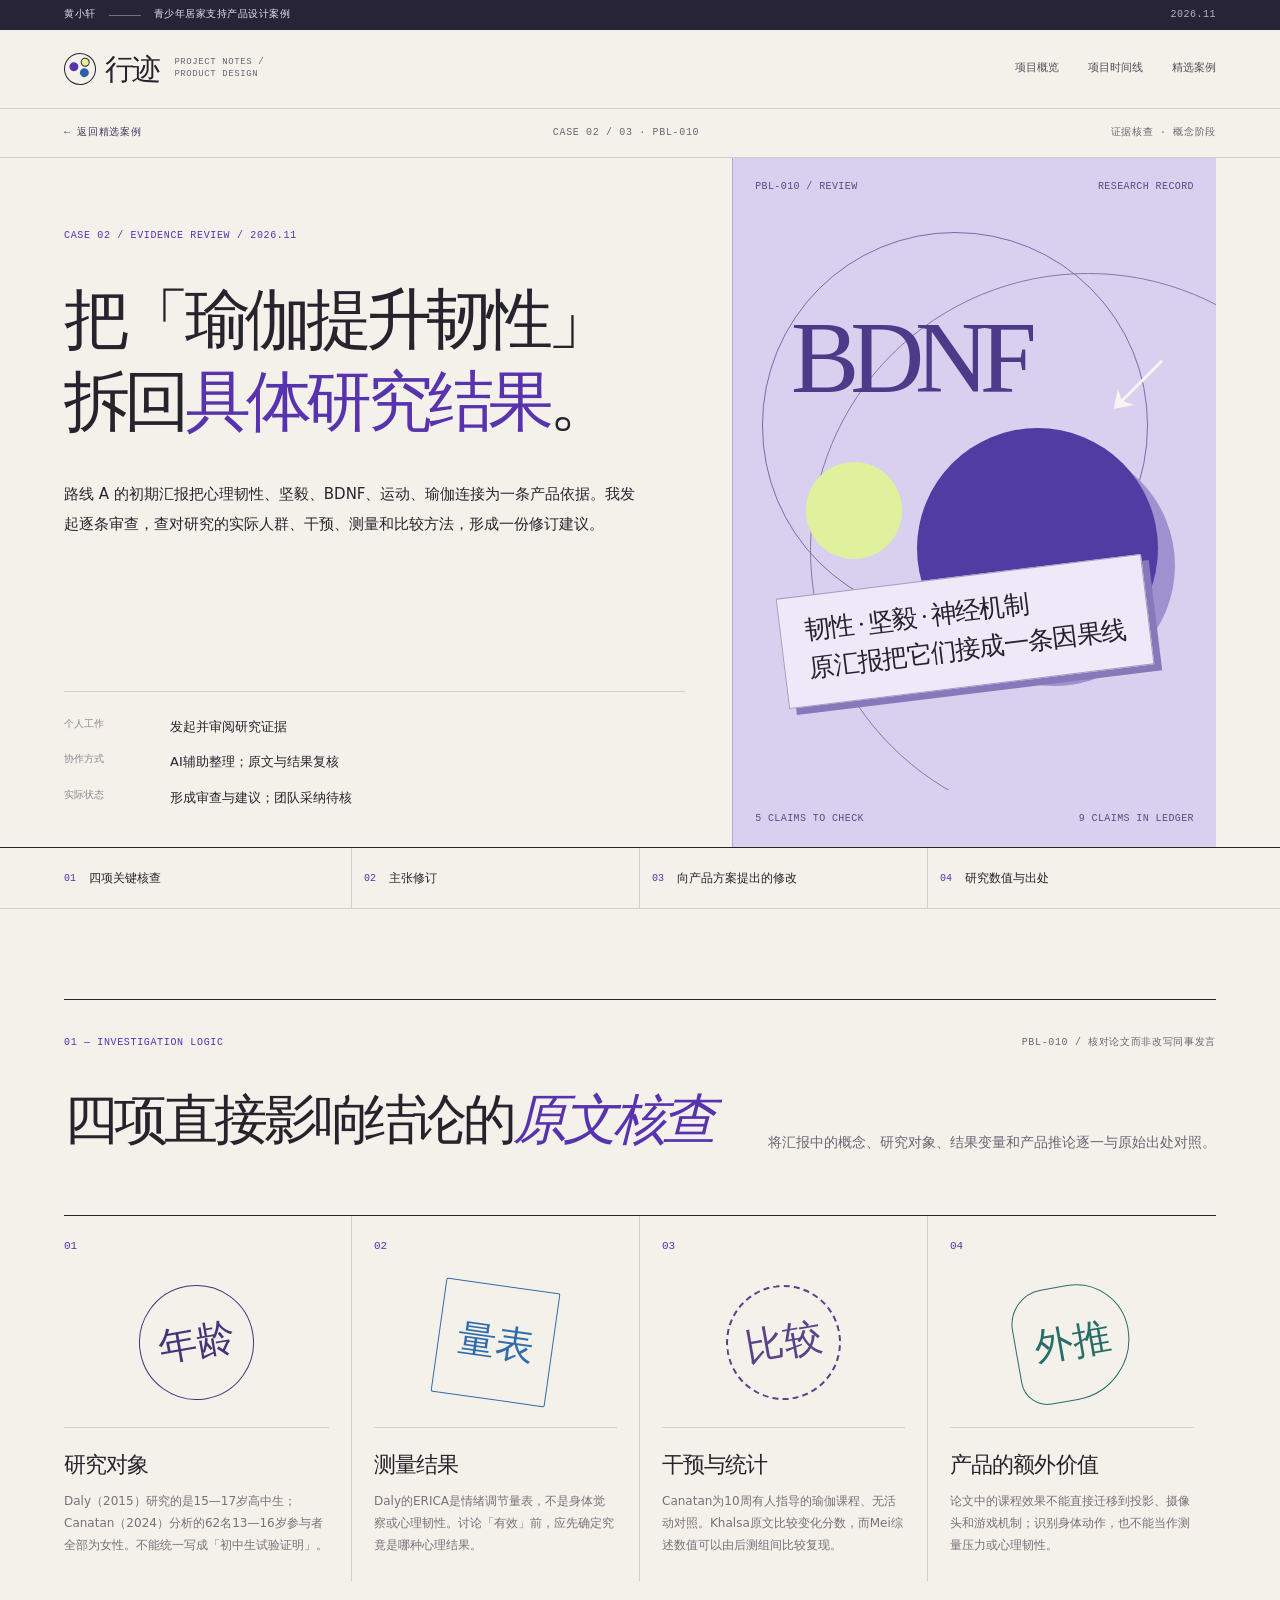
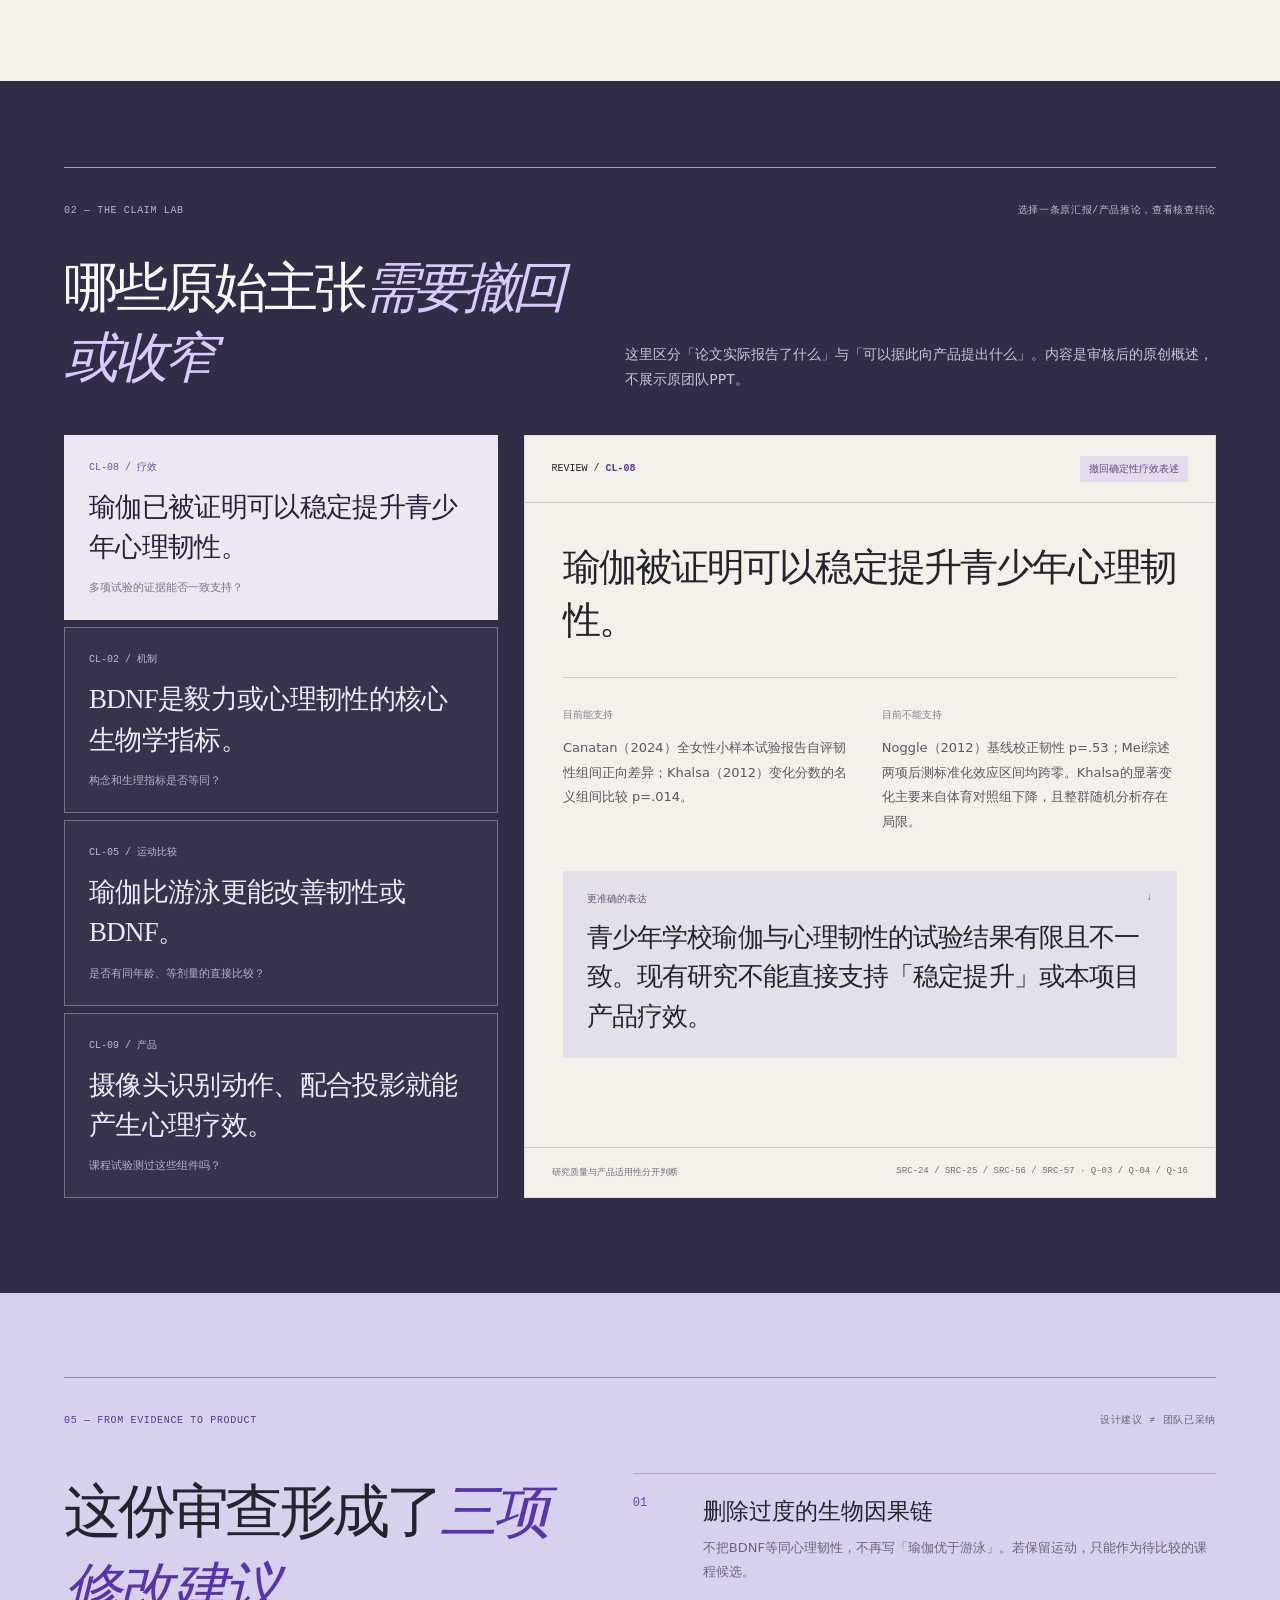
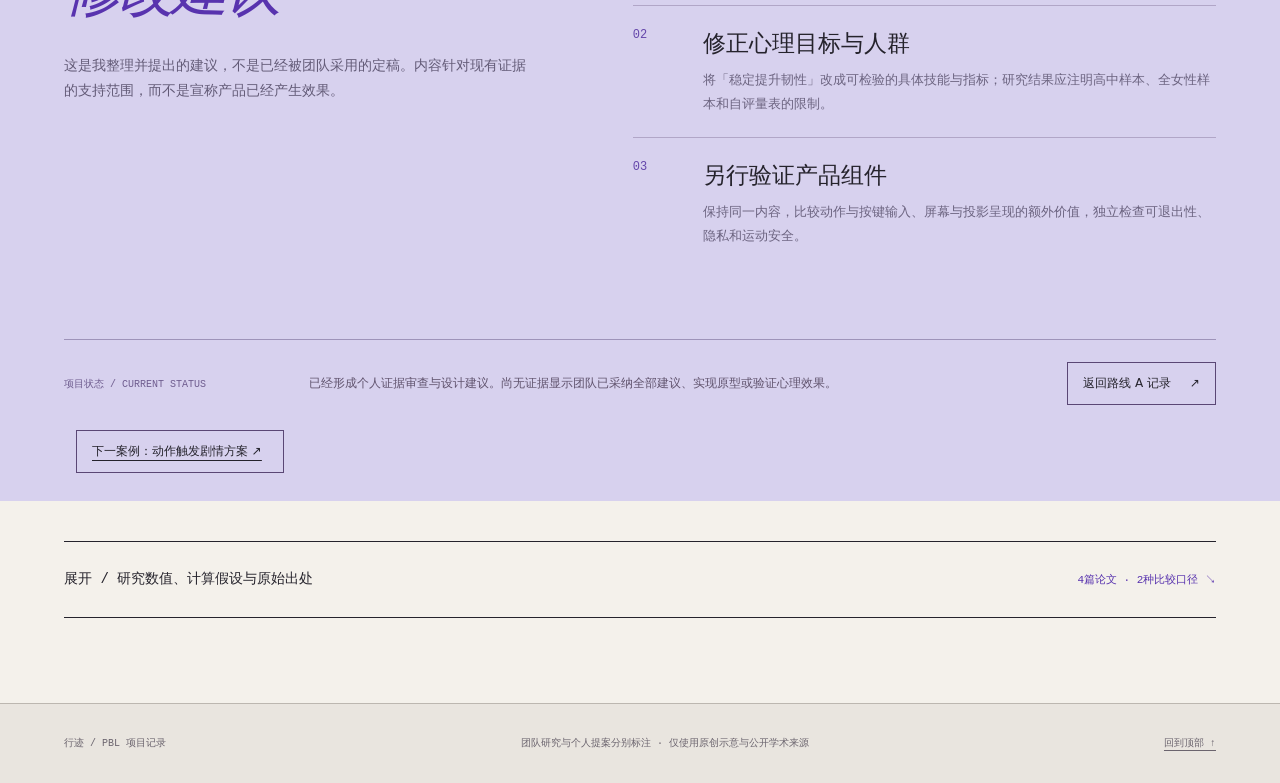
==== commit a62dc3c4: "Present the portfolio for public readers and link directly to the interaction demo" ====
--- a/case-evidence.html
+++ b/case-evidence.html
@@ -3,8 +3,8 @@
 <html lang="zh-CN"><head><meta charset="utf-8"/><meta content="width=device-width,initial-scale=1" name="viewport"/><meta content="#f4f1eb" name="theme-color"/><meta content="行迹｜证据核查案例：从一条科学论断到可以被验证的产品判断。" name="description"/><title>行迹案例 02 瑜伽证据链核查</title><link href="v3.css" rel="stylesheet"/><script defer="" src="v3.js"></script><link rel="icon" type="image/svg+xml" href="./favicon.svg">
 </head>
 <body data-page="evidence"><a class="skip" href="#main">跳至正文</a>
-<div class="announcement"><span class="flashing-dot"></span> V3 · 内容与叙事改写 <span class="announcement-rule"></span> 个人作品集内部预览 / 未公开未授权项目材料 <span class="announcement-right">2026.11</span></div>
-<header class="nav-shell" id="top"><a class="brand" href="atlas.html"><span class="brand-icon"><i></i><i></i><i></i></span><span class="brand-cn">行迹</span><span class="brand-en">PROJECT NOTES / PRODUCT DESIGN</span></a><nav aria-label="主导航" class="top-nav"><a href="atlas.html">项目概览</a><a href="atlas.html#routes">项目时间线</a><a href="atlas.html#cases">精选案例</a></nav><span class="top-edition">V3.1 / EDITORIAL</span></header>
+<div class="announcement"><span>黄小轩</span><span class="announcement-rule"></span><span>青少年居家支持产品设计案例</span><span class="announcement-right">2026.11</span></div>
+<header class="nav-shell" id="top"><a class="brand" href="atlas.html"><span class="brand-icon"><i></i><i></i><i></i></span><span class="brand-cn">行迹</span><span class="brand-en">PROJECT NOTES / PRODUCT DESIGN</span></a><nav aria-label="主导航" class="top-nav"><a href="atlas.html">项目概览</a><a href="atlas.html#routes">项目时间线</a><a href="atlas.html#cases">精选案例</a></nav></header>
 <main class="case-page" id="main"><div class="case-top frame"><a class="back-link" href="atlas.html#cases">← 返回精选案例</a><span>CASE 02 / 03 · PBL-010</span><span>证据核查 · 概念阶段</span></div>
 <section class="case-hero frame"><div class="case-hero-content"><p class="eyebrow">CASE 02 / EVIDENCE REVIEW / 2026.11</p><h1>把「瑜伽提升韧性」<br/>拆回<span class="italic-serif"><em>具体研究结果</em></span>。</h1><p class="case-hero-lead">路线 A 的初期汇报把心理韧性、坚毅、BDNF、运动、瑜伽连接为一条产品依据。我发起逐条审查，查对研究的实际人群、干预、测量和比较方法，形成一份修订建议。</p><div class="hero-roles"><div><span>个人工作</span><strong>发起并审阅研究证据</strong></div><div><span>协作方式</span><strong>AI辅助整理；原文与结果复核</strong></div><div><span>实际状态</span><strong>形成审查与建议；团队采纳待核</strong></div></div></div><div aria-hidden="true" class="case-art"><div class="case-art-top">PBL-010 / REVIEW <span>RESEARCH RECORD</span></div><div class="case-art-frame"><span class="art-headline">BDNF</span><div class="art-circles"><span class="big-circle"></span><span class="small-circle"></span></div><div class="art-tilted">韧性 · 坚毅 · 神经机制<br/>原汇报把它们接成一条因果线</div><span class="art-arrow">↙</span></div><div class="case-art-bottom">5 CLAIMS TO CHECK <span>9 CLAIMS IN LEDGER</span></div></div></section>
 <div class="case-fast-nav frame"><a href="#reasoning"><span>01</span> 四项关键核查</a><a href="#claim-lab"><span>02</span> 主张修订</a><a href="#decision"><span>03</span> 向产品方案提出的修改</a><a href="#effect"><span>04</span> 研究数值与出处</a></div>
